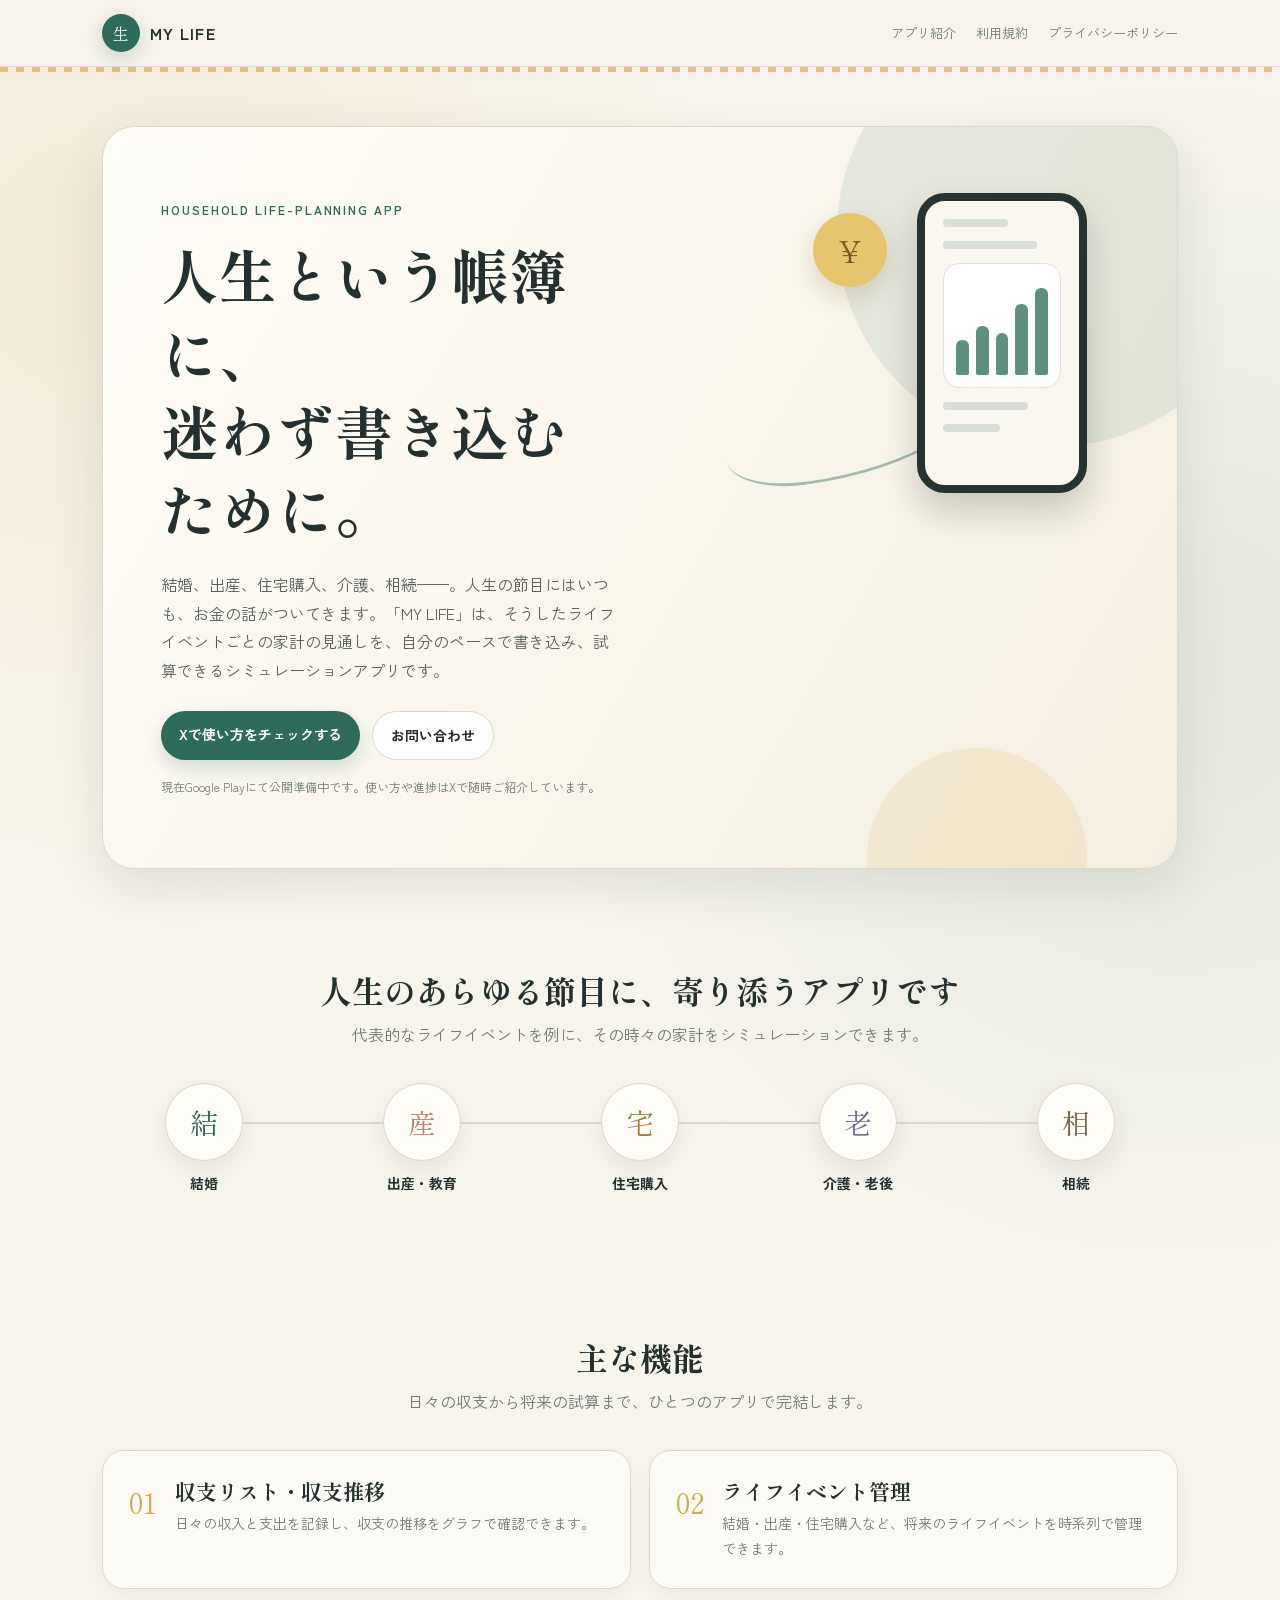
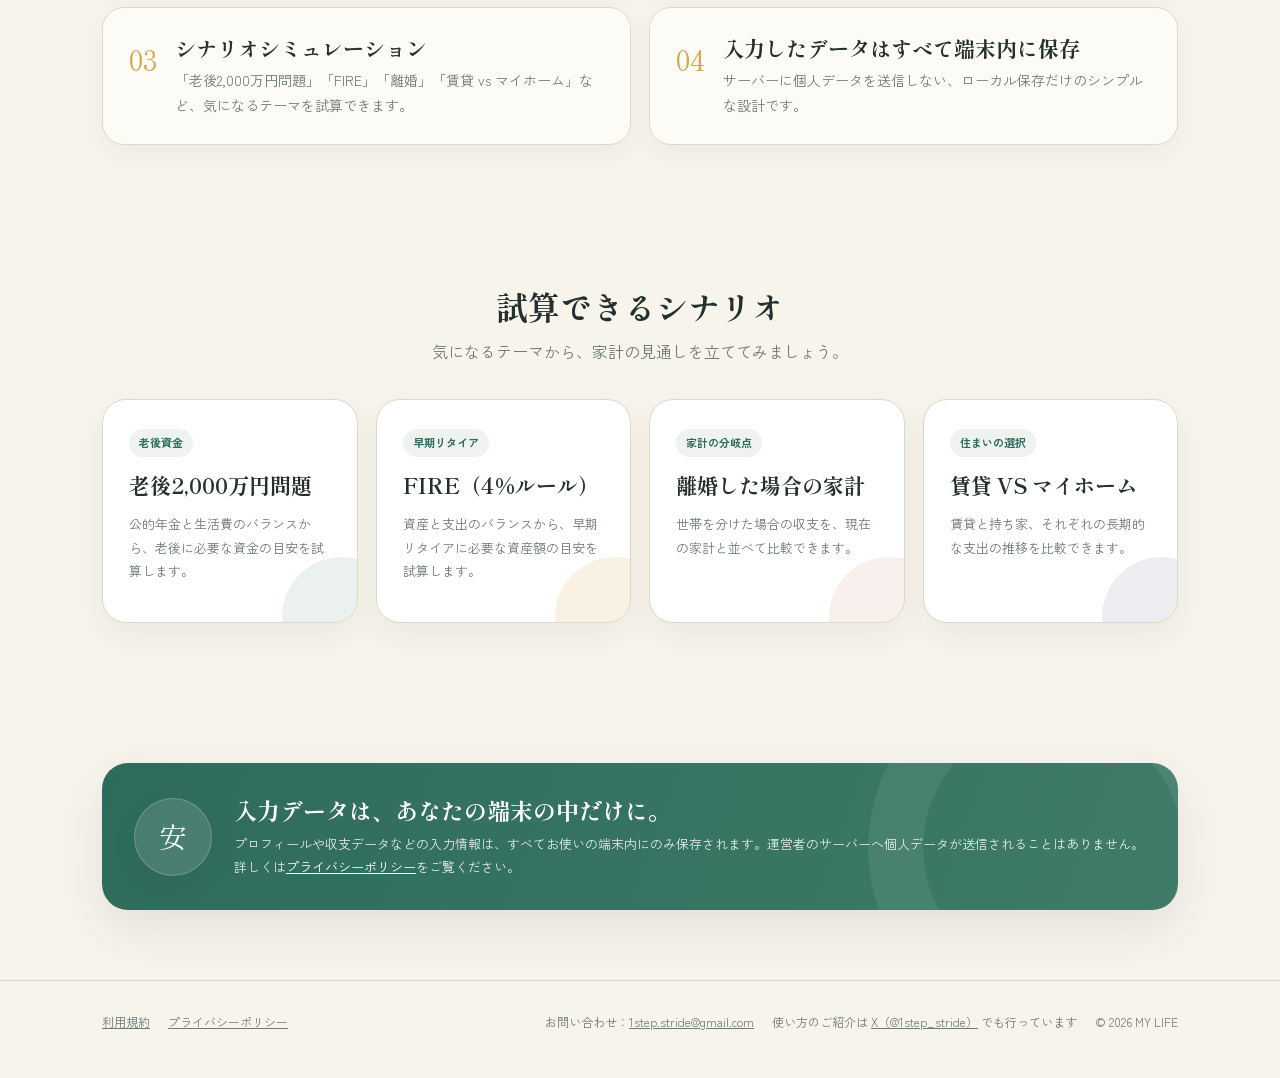
==== index.html @ 31a66b40 "Add files via upload" ====
<!DOCTYPE html>
<html lang="ja">
<head>
<meta charset="UTF-8">
<meta name="viewport" content="width=device-width, initial-scale=1.0">
<title>MY LIFE｜人生の帳簿をつける、家計シミュレーションアプリ</title>
<meta name="description" content="結婚・出産・住宅購入・介護・相続——人生の節目の家計を、シミュレーションできるアプリ「MY LIFE」の紹介ページです。">
<link rel="preconnect" href="https://fonts.googleapis.com">
<link href="https://fonts.googleapis.com/css2?family=Shippori+Mincho:wght@500;600&family=Zen+Kaku+Gothic+New:wght@400;500;700&display=swap" rel="stylesheet">

<style>
:root{
  --ink:#24302f; --muted:#6f7a78; --paper:#f7f4ec; --card:#fffdf8;
  --green:#2f6b5b; --green2:#5f8f7d; --gold:#d7a84d; --rose:#c97868;
  --line:#ddd8ca; --shadow:0 18px 50px rgba(43,55,50,.10);
}
*{box-sizing:border-box}
html{scroll-behavior:smooth}
body{margin:0;color:var(--ink);background:
 radial-gradient(circle at 8% 10%,rgba(215,168,77,.13),transparent 25%),
 radial-gradient(circle at 92% 25%,rgba(95,143,125,.12),transparent 28%),
 var(--paper);font-family:"Zen Kaku Gothic New",sans-serif;line-height:1.8}
a{color:inherit}
.site-header{position:sticky;top:0;z-index:20;background:rgba(247,244,236,.88);backdrop-filter:blur(12px);border-bottom:1px solid rgba(221,216,202,.8)}
.header-inner{max-width:1120px;margin:auto;padding:14px 22px;display:flex;align-items:center;justify-content:space-between;gap:24px}
.brand{display:flex;align-items:center;gap:10px;text-decoration:none}
.brand-mark{width:38px;height:38px;border-radius:50%;display:grid;place-items:center;background:var(--green);color:white;font-family:"Shippori Mincho",serif;box-shadow:0 6px 18px rgba(47,107,91,.22)}
.logo-text{font-weight:700;letter-spacing:.08em}
.site-nav{display:flex;gap:20px;font-size:13px;color:var(--muted)}
.site-nav a{text-decoration:none}
.wrap{max-width:1120px;margin:auto;padding:0 22px}
.stitch{height:5px;background:repeating-linear-gradient(90deg,var(--gold) 0 8px,transparent 8px 16px);opacity:.65}
.hero{padding:54px 0 30px}
.hero-card{position:relative;overflow:hidden;border:1px solid var(--line);border-radius:32px;background:linear-gradient(120deg,#fffdf8 0%,#f4eee0 100%);padding:60px 52% 58px 58px;box-shadow:var(--shadow);min-height:440px}
.hero-card:before{content:"";position:absolute;width:430px;height:430px;border-radius:50%;right:-90px;top:-110px;background:rgba(95,143,125,.13)}
.hero-card:after{content:"";position:absolute;width:220px;height:220px;border-radius:50%;right:90px;bottom:-100px;background:rgba(215,168,77,.14)}
.eyebrow{color:var(--green);font-size:12px;letter-spacing:.16em;text-transform:uppercase;font-weight:700}
h1,h2,h3{font-family:"Shippori Mincho",serif;line-height:1.35}
h1{font-size:clamp(34px,5vw,58px);margin:14px 0 22px}
.lead{color:#56605e;max-width:620px}
.cta-row{display:flex;flex-wrap:wrap;gap:12px;margin-top:26px}
.btn{display:inline-block;padding:11px 18px;border-radius:999px;text-decoration:none;font-weight:700;font-size:14px}
.btn-primary{background:var(--green);color:white;box-shadow:0 8px 20px rgba(47,107,91,.2)}
.btn-ghost{border:1px solid var(--line);background:white}
.status-note{font-size:12px;color:var(--muted);margin-top:16px}
.hero-visual{position:absolute;right:60px;top:58px;width:400px;height:310px;z-index:2}
.phone{position:absolute;right:30px;top:8px;width:170px;height:300px;border:8px solid #263331;border-radius:28px;background:#f9f7ef;box-shadow:0 18px 35px rgba(0,0,0,.18);padding:18px}
.phone .bar{height:8px;border-radius:10px;background:#d9ded8;margin-bottom:14px}
.phone .chart{height:125px;display:flex;align-items:flex-end;gap:7px;padding:12px;border-radius:16px;background:white;border:1px solid #e5e1d6}
.phone .chart i{display:block;width:16px;border-radius:6px 6px 2px 2px;background:var(--green2)}
.phone .chart i:nth-child(1){height:35%}.phone .chart i:nth-child(2){height:50%}.phone .chart i:nth-child(3){height:42%}.phone .chart i:nth-child(4){height:72%}.phone .chart i:nth-child(5){height:88%}
.coin{position:absolute;right:230px;top:28px;width:74px;height:74px;border-radius:50%;display:grid;place-items:center;background:#e7c46e;color:#77581e;font-family:"Shippori Mincho",serif;font-size:30px;box-shadow:0 10px 25px rgba(100,75,25,.18)}
.path{position:absolute;left:5px;bottom:18px;width:270px;height:120px;border-bottom:3px solid var(--green2);border-radius:0 0 100% 40%;transform:rotate(-8deg);opacity:.55}
.path:after{content:"";position:absolute;right:-2px;bottom:-8px;border-width:7px 0 7px 13px;border-style:solid;border-color:transparent transparent transparent var(--green2)}
.section{padding:70px 0}
.section-title{text-align:center;font-size:32px;margin:0 0 8px}
.section-sub{text-align:center;color:var(--muted);margin:0 auto 34px;max-width:700px}
.timeline{display:grid;grid-template-columns:repeat(5,1fr);gap:14px;position:relative}
.timeline:before{content:"";position:absolute;top:39px;left:8%;right:8%;height:2px;background:var(--line);z-index:0}
.milestone{position:relative;z-index:1;text-align:center}
.stamp{width:78px;height:78px;margin:auto;border-radius:50%;display:grid;place-items:center;background:var(--card);border:1px solid var(--line);box-shadow:0 10px 25px rgba(43,55,50,.08);font-family:"Shippori Mincho",serif;font-size:28px;color:var(--green)}
.milestone:nth-child(2) .stamp{color:var(--rose)} .milestone:nth-child(3) .stamp{color:#a97938}
.milestone:nth-child(4) .stamp{color:#6b708b}.milestone:nth-child(5) .stamp{color:#82644e}
.milestone-label{font-size:14px;margin-top:10px;font-weight:700}
.ledger{display:grid;grid-template-columns:1fr 1fr;gap:18px}
.ledger-row{display:flex;gap:18px;padding:26px;border-radius:22px;background:rgba(255,253,248,.82);border:1px solid var(--line);box-shadow:0 8px 25px rgba(43,55,50,.05)}
.ledger-num{font-family:"Shippori Mincho",serif;font-size:28px;color:var(--gold)}
.ledger-body h3{margin:0 0 6px;font-size:21px}.ledger-body p{margin:0;color:var(--muted);font-size:14px}
.scenario-grid{display:grid;grid-template-columns:repeat(4,1fr);gap:18px}
.scenario-card{min-height:220px;padding:26px;border-radius:24px;background:white;border:1px solid var(--line);position:relative;overflow:hidden;box-shadow:0 12px 30px rgba(43,55,50,.06)}
.scenario-card:after{content:"";position:absolute;width:120px;height:120px;border-radius:50%;right:-45px;bottom:-55px;background:rgba(95,143,125,.12)}
.scenario-card:nth-child(2):after{background:rgba(215,168,77,.15)}.scenario-card:nth-child(3):after{background:rgba(201,120,104,.12)}.scenario-card:nth-child(4):after{background:rgba(107,112,139,.12)}
.tag{display:inline-block;padding:4px 10px;border-radius:999px;background:#eef3ef;color:var(--green);font-size:11px;font-weight:700}
.scenario-card h3{font-size:21px;margin:14px 0 8px}.scenario-card p{font-size:13px;color:var(--muted)}
.privacy-banner{position:relative;overflow:hidden;display:flex;gap:22px;align-items:center;padding:32px;border-radius:26px;background:linear-gradient(110deg,var(--green),#3f7b68);color:white;box-shadow:var(--shadow)}
.privacy-banner:after{content:"";position:absolute;right:-60px;top:-100px;width:260px;height:260px;border-radius:50%;border:55px solid rgba(255,255,255,.07)}
.privacy-banner .stamp{flex:none;background:rgba(255,255,255,.12);border-color:rgba(255,255,255,.2);color:white}
.privacy-banner h3{margin:0 0 6px;font-size:23px}.privacy-banner p{margin:0;color:rgba(255,255,255,.86);font-size:13px}
.site-footer{border-top:1px solid var(--line);padding:30px 0 45px;color:var(--muted);font-size:12px}
.footer-inner{display:flex;justify-content:space-between;gap:20px}.footer-links,.footer-contact{display:flex;gap:18px;flex-wrap:wrap}
@media(max-width:850px){
 .hero-card{padding:42px 28px 350px}.hero-visual{left:50%;right:auto;transform:translateX(-50%);top:auto;bottom:24px;width:330px}.phone{right:12px}.coin{right:205px}
 .scenario-grid{grid-template-columns:1fr 1fr}.ledger{grid-template-columns:1fr}
}
@media(max-width:560px){
 .site-nav{gap:10px;font-size:11px}.hero{padding-top:28px}.hero-card{border-radius:24px}
 .timeline{grid-template-columns:1fr;gap:22px}.timeline:before{top:39px;bottom:39px;left:50%;right:auto;width:2px;height:auto}
 .scenario-grid{grid-template-columns:1fr}.footer-inner{flex-direction:column}
}
</style>

</head>
<body>

<header class="site-header">
  <div class="header-inner">
    <a class="brand" href="index.html">
      <span class="brand-mark">生</span>
      <span class="brand-text logo-text">MY LIFE</span>
    </a>
    <nav class="site-nav">
      <a href="index.html" aria-current="page">アプリ紹介</a>
      <a href="terms.html">利用規約</a>
      <a href="privacy.html">プライバシーポリシー</a>
    </nav>
  </div>
</header>

<div class="stitch"></div>

<main>
  <div class="wrap">

    <!-- ヒーロー -->
    <section class="hero">
      <div class="hero-card">
<div class="hero-visual" aria-hidden="true">
  <div class="coin">￥</div>
  <div class="path"></div>
  <div class="phone">
    <div class="bar" style="width:55%"></div>
    <div class="bar" style="width:80%"></div>
    <div class="chart"><i></i><i></i><i></i><i></i><i></i></div>
    <div class="bar" style="width:72%;margin-top:14px"></div>
    <div class="bar" style="width:48%"></div>
  </div>
</div>

        <p class="eyebrow">household life-planning app</p>
        <h1>人生という帳簿に、<br>迷わず書き込むために。</h1>
        <p class="lead">
          結婚、出産、住宅購入、介護、相続——。人生の節目にはいつも、お金の話がついてきます。「MY LIFE」は、そうしたライフイベントごとの家計の見通しを、自分のペースで書き込み、試算できるシミュレーションアプリです。
        </p>
        <div class="cta-row">
          <a class="btn btn-primary" href="https://x.com/1step_stride" target="_blank" rel="noopener">Xで使い方をチェックする</a>
          <a class="btn btn-ghost" href="mailto:1step.stride@gmail.com">お問い合わせ</a>
        </div>
        <p class="status-note">現在Google Playにて公開準備中です。使い方や進捗はXで随時ご紹介しています。</p>
      </div>
    </section>

    <!-- 人生のタイムライン -->
    <section class="section">
      <h2 class="section-title">人生のあらゆる節目に、寄り添うアプリです</h2>
      <p class="section-sub">代表的なライフイベントを例に、その時々の家計をシミュレーションできます。</p>

      <div class="timeline">
        <div class="milestone">
          <div class="stamp">結</div>
          <div class="milestone-label">結婚</div>
        </div>
        <div class="milestone">
          <div class="stamp">産</div>
          <div class="milestone-label">出産・教育</div>
        </div>
        <div class="milestone">
          <div class="stamp">宅</div>
          <div class="milestone-label">住宅購入</div>
        </div>
        <div class="milestone">
          <div class="stamp">老</div>
          <div class="milestone-label">介護・老後</div>
        </div>
        <div class="milestone">
          <div class="stamp">相</div>
          <div class="milestone-label">相続</div>
        </div>
      </div>
    </section>

    <!-- 機能一覧 -->
    <section class="section">
      <h2 class="section-title">主な機能</h2>
      <p class="section-sub">日々の収支から将来の試算まで、ひとつのアプリで完結します。</p>

      <div class="ledger">
        <div class="ledger-row">
          <span class="ledger-num">01</span>
          <div class="ledger-body">
            <h3>収支リスト・収支推移</h3>
            <p>日々の収入と支出を記録し、収支の推移をグラフで確認できます。</p>
          </div>
        </div>
        <div class="ledger-row">
          <span class="ledger-num">02</span>
          <div class="ledger-body">
            <h3>ライフイベント管理</h3>
            <p>結婚・出産・住宅購入など、将来のライフイベントを時系列で管理できます。</p>
          </div>
        </div>
        <div class="ledger-row">
          <span class="ledger-num">03</span>
          <div class="ledger-body">
            <h3>シナリオシミュレーション</h3>
            <p>「老後2,000万円問題」「FIRE」「離婚」「賃貸 vs マイホーム」など、気になるテーマを試算できます。</p>
          </div>
        </div>
        <div class="ledger-row">
          <span class="ledger-num">04</span>
          <div class="ledger-body">
            <h3>入力したデータはすべて端末内に保存</h3>
            <p>サーバーに個人データを送信しない、ローカル保存だけのシンプルな設計です。</p>
          </div>
        </div>
      </div>
    </section>

    <!-- シナリオ紹介 -->
    <section class="section">
      <h2 class="section-title">試算できるシナリオ</h2>
      <p class="section-sub">気になるテーマから、家計の見通しを立ててみましょう。</p>

      <div class="scenario-grid">
        <div class="scenario-card">
          <span class="tag">老後資金</span>
          <h3>老後2,000万円問題</h3>
          <p>公的年金と生活費のバランスから、老後に必要な資金の目安を試算します。</p>
        </div>
        <div class="scenario-card">
          <span class="tag">早期リタイア</span>
          <h3>FIRE（4%ルール）</h3>
          <p>資産と支出のバランスから、早期リタイアに必要な資産額の目安を試算します。</p>
        </div>
        <div class="scenario-card">
          <span class="tag">家計の分岐点</span>
          <h3>離婚した場合の家計</h3>
          <p>世帯を分けた場合の収支を、現在の家計と並べて比較できます。</p>
        </div>
        <div class="scenario-card">
          <span class="tag">住まいの選択</span>
          <h3>賃貸 VS マイホーム</h3>
          <p>賃貸と持ち家、それぞれの長期的な支出の推移を比較できます。</p>
        </div>
      </div>
    </section>

    <!-- プライバシー訴求 -->
    <section class="section">
      <div class="privacy-banner">
        <div class="stamp">安</div>
        <div>
          <h3>入力データは、あなたの端末の中だけに。</h3>
          <p>
            プロフィールや収支データなどの入力情報は、すべてお使いの端末内にのみ保存されます。運営者のサーバーへ個人データが送信されることはありません。詳しくは<a href="privacy.html" style="color:#fff;text-decoration:underline;">プライバシーポリシー</a>をご覧ください。
          </p>
        </div>
      </div>
    </section>

  </div>
</main>

<footer class="site-footer">
  <div class="wrap footer-inner">
    <div class="footer-links">
      <a href="terms.html">利用規約</a>
      <a href="privacy.html">プライバシーポリシー</a>
    </div>
    <div class="footer-contact">
      <span>お問い合わせ：<a href="mailto:1step.stride@gmail.com">1step.stride@gmail.com</a></span>
      <span>使い方のご紹介は <a href="https://x.com/1step_stride" target="_blank" rel="noopener">X（@1step_stride）</a> でも行っています</span>
      <span>&copy; 2026 MY LIFE</span>
    </div>
  </div>
</footer>

</body>
</html>
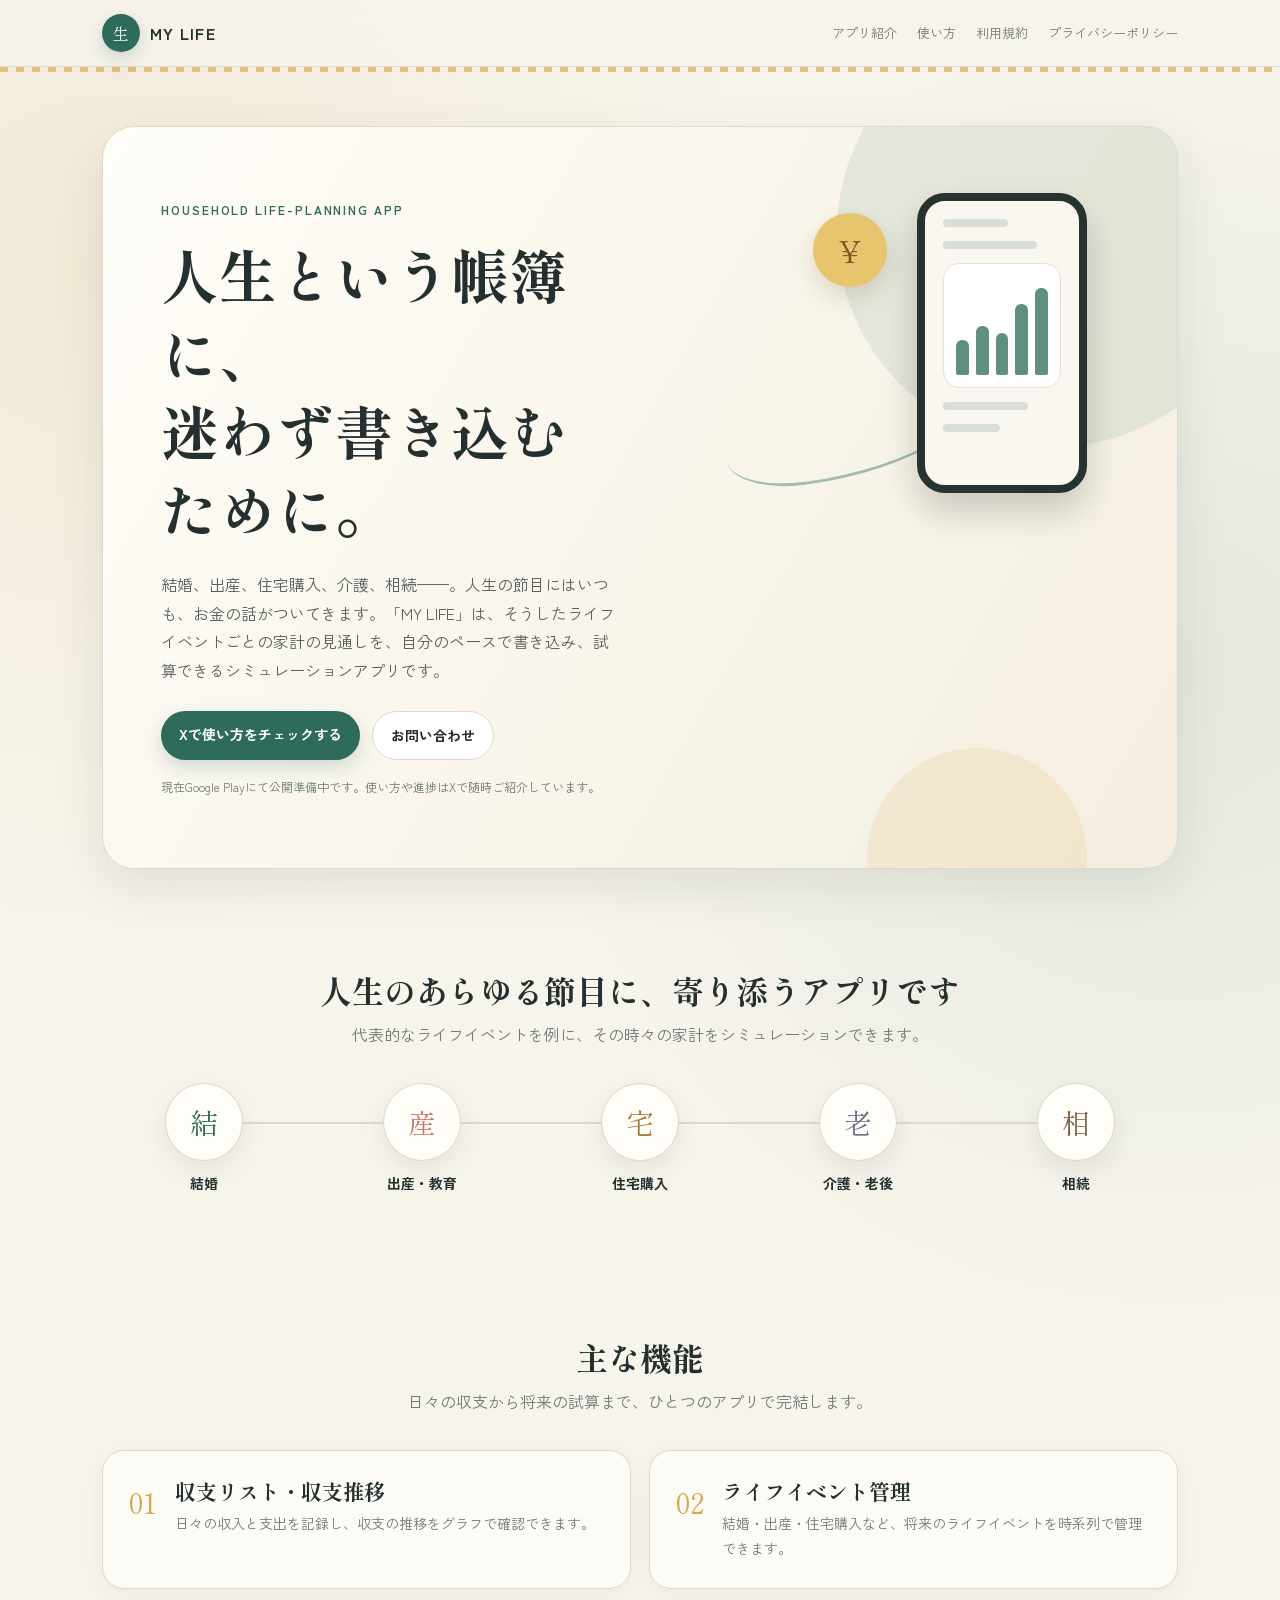
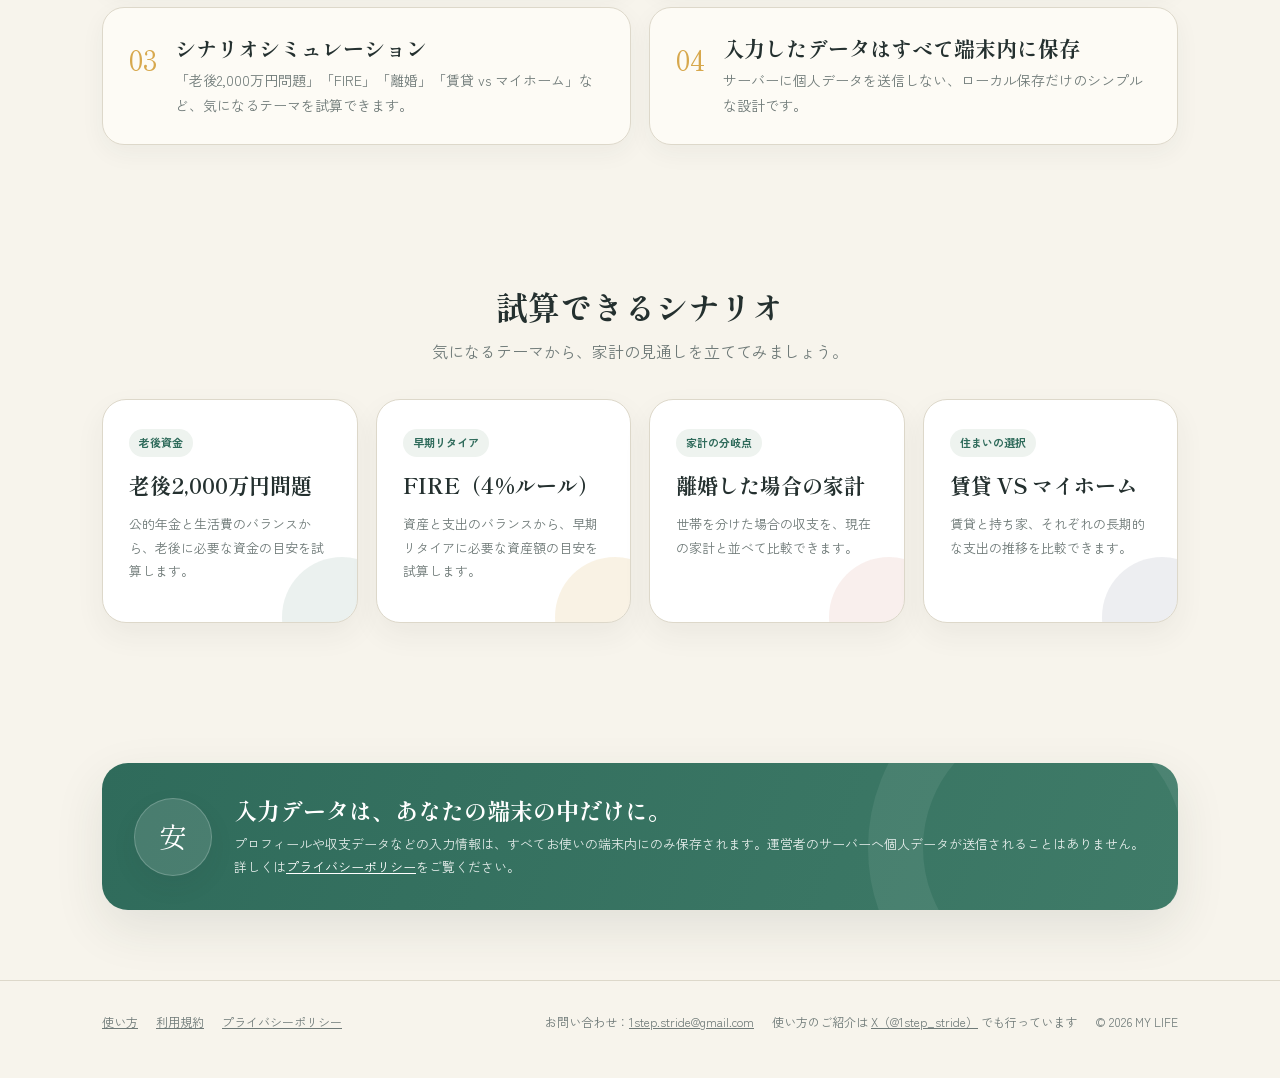
==== commit 485d1bf1: "Update index.html" ====
--- a/index.html
+++ b/index.html
@@ -100,6 +100,7 @@
     </a>
     <nav class="site-nav">
       <a href="index.html" aria-current="page">アプリ紹介</a>
+      <a href="usage.html">使い方</a>
       <a href="terms.html">利用規約</a>
       <a href="privacy.html">プライバシーポリシー</a>
     </nav>
@@ -253,6 +254,7 @@
 <footer class="site-footer">
   <div class="wrap footer-inner">
     <div class="footer-links">
+      <a href="usage.html">使い方</a>
       <a href="terms.html">利用規約</a>
       <a href="privacy.html">プライバシーポリシー</a>
     </div>
